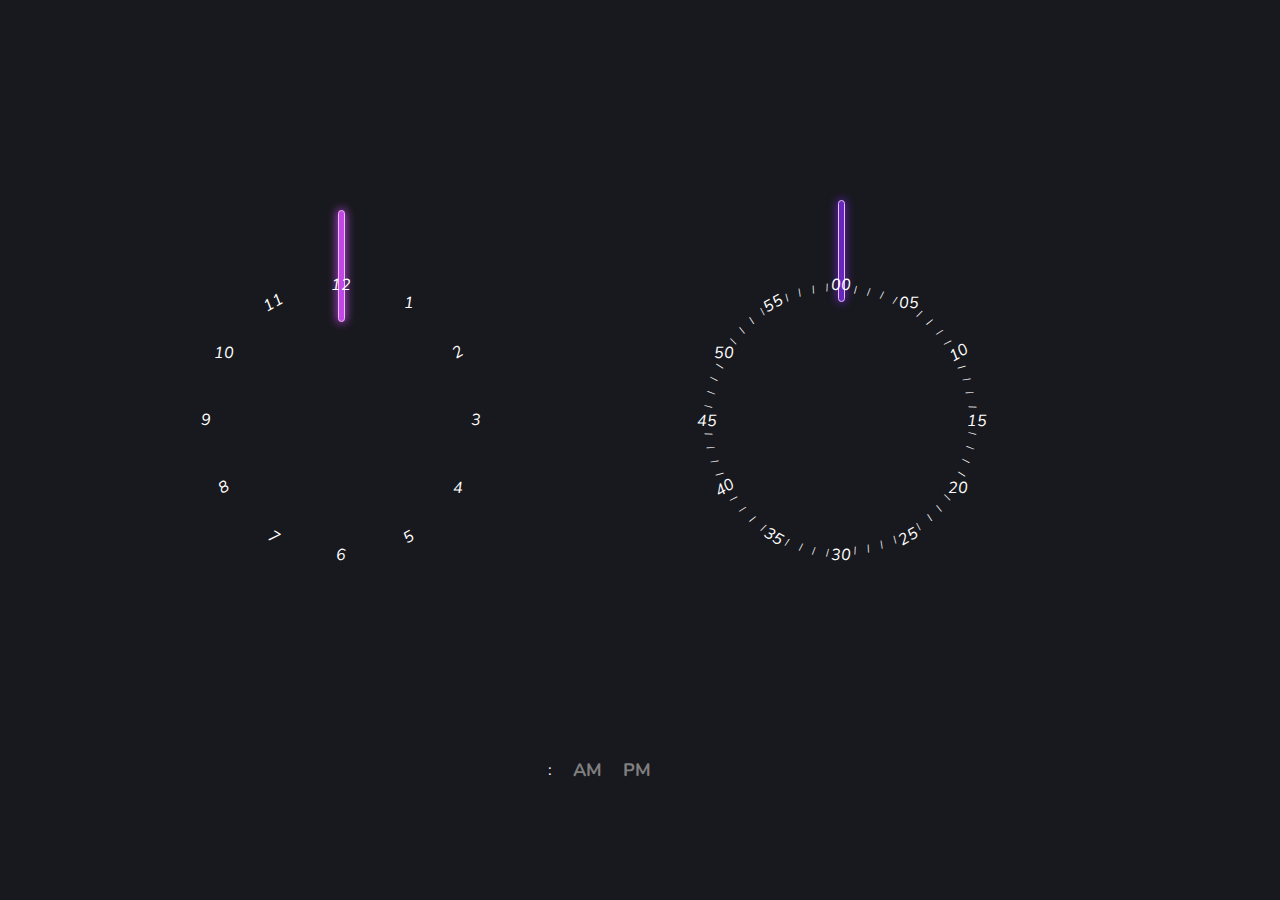
==== index.html @ 0ac23120 "index.html" ====
<!-- analog_tp.html -->
<!DOCTYPE html>
<html lang="en">
<head>
    <meta charset="UTF-8">
    <meta name="viewport" content="width=device-width, initial-scale=1.0">
    <link rel="stylesheet" href="./css/style.css">
    <link rel="preconnect" href="https://fonts.googleapis.com">
    <link rel="preconnect" href="https://fonts.gstatic.com" crossorigin>
    <link href="https://fonts.googleapis.com/css2?family=Nunito:ital,wght@1,200&display=swap" rel="stylesheet">
    <title>Time Picker</title>
</head>
<body>
    <div class="container">
        <div class="conta_hr">
            <div class="circle_bg_reference">
                <div class="opps" id="opps1">
                    <i class="hr" id="hrs12" >12</i>
                    <i class="hr" id="hrs6" >6</i>
                </div>
                <div class="opps" id="opps3">
                    <i class="hr" id="hrs1" >1</i>
                    <i class="hr" id="hrs7" >7</i>
                </div>
                <div class="opps" id="opps4">
                    <i class="hr" id="hrs2">2</i>
                    <i class="hr" id="hrs8">8</i>
                </div>
                <div class="opps" id="opps2">
                    <i class="hr" id="hrs3" >3</i>
                    <i class="hr" id="hrs9" >9</i>
                </div>
                
                <div class="opps" id="opps5">
                    <i class="hr" id="hrs4">4</i>
                    <i class="hr" id="hrs10">10</i>
                </div>
                <div class="opps" id="opps6">
                    <i class="hr" id="hrs5">5</i>
                    <i class="hr" id="hrs11">11</i>
                </div>
            </div>
        </div> 
        <div id="conta_min">
            <div class="circle_bg_reference_b">
                <div class="opps_min" id="opps1">
                    <i class="min" id="hrs12">00</i>
                    <i class="min" id="hrs6">30</i>
                </div>
                <div class="opps_min opps_min_ac " id="opps7">
                    <i class="min min_ac" id="min-1" >|</i>
                    <i class="min min_ac" id="min-31">|</i>
                </div>
                <div class="opps_min opps_min_ac" id="opps8">
                    <i class="min min_ac" id="min-2">|</i>
                    <i class="min min_ac" id="min-32">|</i>
                </div>
                <div class="opps_min opps_min_ac " id="opps9">
                    <i class="min min_ac" id="min-3">|</i>
                    <i class="min min_ac" id="min-33">|</i>
                </div>
                <div class="opps_min opps_min_ac" id="opps10">
                    <i class="min min_ac" id="min-4">|</i>
                    <i class="min min_ac" id="min-34">|</i>
                </div>
                <div class="opps_min" id="opps3">
                    <i class="min" id="hrs1">05</i>
                    <i class="min" id="hrs7">35</i>
                </div>
                <div class="opps_min opps_min_ac " id="opps11">
                    <i class="min min_ac" id="min-6">|</i>
                    <i class="min min_ac" id="min-36">|</i>
                </div>
                <div class="opps_min opps_min_ac" id="opps12">
                    <i class="min min_ac" id="min-7">|</i>
                    <i class="min min_ac" id="min-37">|</i>
                </div>
                <div class="opps_min opps_min_ac " id="opps13">
                    <i class="min min_ac" id="min-8">|</i>
                    <i class="min min_ac" id="min-38">|</i>
                </div>
                <div class="opps_min opps_min_ac" id="opps14">
                    <i class="min min_ac" id="min-9">|</i>
                    <i class="min min_ac" id="min-39">|</i>
                </div>
                <div class="opps_min" id="opps4">
                    <i class="min" id="hrs2">10</i>
                    <i class="min" id="hrs8">40</i>
                </div>
                <div class="opps_min opps_min_ac " id="opps15">
                    <i class="min min_ac" id="min-11">|</i>
                    <i class="min min_ac" id="min-41">|</i>
                </div>
                <div class="opps_min opps_min_ac" id="opps16">
                    <i class="min min_ac" id="min-12">|</i>
                    <i class="min min_ac" id="min-42">|</i>
                </div>
                <div class="opps_min opps_min_ac " id="opps17">
                    <i class="min min_ac" id="min-13">|</i>
                    <i class="min min_ac" id="min-43">|</i>
                </div>
                <div class="opps_min opps_min_ac" id="opps18">
                    <i class="min min_ac" id="min-14">|</i>
                    <i class="min min_ac" id="min-44">|</i>
                </div>
                <div class="opps_min" id="opps2">
                    <i class="min" id="hrs3">15</i>
                    <i class="min" id="hrs9">45</i>
                </div>
                <div class="opps_min opps_min_ac " id="opps19">
                    <i class="min min_ac" id="min-16">|</i>
                    <i class="min min_ac" id="min-46">|</i>
                </div>
                <div class="opps_min opps_min_ac" id="opps20">
                    <i class="min min_ac" id="min-17">|</i>
                    <i class="min min_ac" id="min-47">|</i>
                </div>
                <div class="opps_min opps_min_ac " id="opps21">
                    <i class="min min_ac" id="min-18">|</i>
                    <i class="min min_ac" id="min-48">|</i>
                </div>
                <div class="opps_min opps_min_ac" id="opps22">
                    <i class="min min_ac" id="min-19">|</i>
                    <i class="min min_ac" id="min-49">|</i>
                </div>
                <div class="opps_min" id="opps5">
                    <i class="min" id="hrs4">20</i>
                    <i class="min" id="hrs10">50</i>
                </div>
                <div class="opps_min opps_min_ac " id="opps23">
                    <i class="min min_ac" id="min-21">|</i>
                    <i class="min min_ac" id="min-51">|</i>
                </div>
                <div class="opps_min opps_min_ac" id="opps24">
                    <i class="min min_ac" id="min-22">|</i>
                    <i class="min min_ac" id="min-52">|</i>
                </div>
                <div class="opps_min opps_min_ac " id="opps25">
                    <i class="min min_ac" id="min-23">|</i>
                    <i class="min min_ac" id="min--53">|</i>
                </div>
                <div class="opps_min opps_min_ac" id="opps26">
                    <i class="min min_ac" id="min-24">|</i>
                    <i class="min min_ac" id="min-54">|</i>
                </div>
                <div class="opps_min" id="opps6">
                    <i class="min" id="hrs5">25</i>
                    <i class="min" id="hrs11">55</i>
                </div>
                <div class="opps_min opps_min_ac " id="opps27">
                    <i class="min min_ac" id="min-26">|</i>
                    <i class="min min_ac" id="min-56">|</i>
                </div>
                <div class="opps_min opps_min_ac" id="opps28">
                    <i class="min min_ac" id="min-27">|</i>
                    <i class="min min_ac" id="min-57">|</i>
                </div>
                <div class="opps_min opps_min_ac " id="opps29">
                    <i class="min min_ac" id="min-28">|</i>
                    <i class="min min_ac" id="min-58">|</i>
                </div>
                <div class="opps_min opps_min_ac" id="opps30">
                    <i class="min min_ac" id="min-29">|</i>
                    <i class="min min_ac" id="min-59">|</i>
                </div>
            </div>
        </div>
    </div>
    <div class="testout">
        <label for="hours" id="t_hrs"></label>
        <label id="seperator"> : </label>
        <label for="Minutes"id="t_min"></label>
        <div class="day-night">
            <div  id="am" onclick="outtime(this)" > AM  </div>
            <div  id="pm" onclick="outtime(this)"> PM </div>
        </div>
    </div> 
</body>
<script src="./analog.js"> </script>
</html>
---- css/style.css ----
/* analog.css */
@import url('https://fonts.googleapis.com/css2?family=Nunito:ital,wght@1,200&display=swap');
*
{
    padding:0;
    margin:0;
    border:0;
    box-sizing:border-box;
    color: #fff;
    cursor: default;
    user-select: none;
    transition:  linear;
    font-family: 'Nunito', sans-serif;
}
body{
    height:100vh;
    width:100%;
    display: flex;
    justify-content: center;
    align-items: center;
    background:#18191e;
    flex-flow: column;
}
.container
{
    height: 1000px;
    width: 1000px;
    display: flex;
    justify-content: space-around;
    align-items: center;
}
#conta_hr
{
    height: 500px;
        width: 500px;
        display: flex;
        justify-content: center;
        align-items: center;
}

#conta_min
{
    height: 500px;
    width: 500px;
    display: flex;
    justify-content: center;
    align-items: center;
}
.circle_bg_reference
{
    height: 305px;
    width:305px;
    display: flex;
    justify-content: center;
    align-items: center;
    border-radius:50%;
    z-index: 100;
    
}
.circle_bg_reference::before
{
    content: "";
    position: absolute;
    height:110px;
    width:5px;
    background: #C147E9;
    border-radius:50px ;
    top:210px;
    box-shadow: 0 0 10px 0.5px  #C147E9;
    border:1px solid #efbef1;
    z-index:-1;
    transform-origin: bottom center;
    transform: rotate(var(--hd,0deg));
}
.circle_bg_reference_b /*Minutes  */
{
    height: 205px;
    width: 205px;
    display: flex;
    justify-content: center;
    align-items: center;
    border-radius: 50%;
    z-index: 200;

}
.circle_bg_reference_b::before {
    content: "";
    position: absolute;
    height: 100px;
    width: 5px;
    background: #6527BE;
    border-radius: 50px;
    z-index:-200;
    top: 200px;
    box-shadow: 0 0 10px 0.5px #6527BE;
    border: 1px solid #efbef1;
    transform-origin: bottom center;
    transform: rotate(var(--md, 0deg));
}
.opps
{
    height:300px;
    width:50px;
    display: flex;
    justify-content: space-between;
    align-items: center;
    flex-flow: column;
    position: absolute;
    /* border-left:2px solid red */
}
.opps_min
{
    height: 300px;
    width: 15px;
    display: flex;
    justify-content: space-between;
    align-items: center;
    flex-flow: column;
    position: absolute;
    /* left:640px */
}
i:hover,i:active,i:focus
{
    background:#C147E9;
    box-shadow: 0 0 10px 0.5px #C147E9;
    border-top:2px solid ;
    border-radius:50%;
}
.hr
{
    height:30px;
    width:30px;
    display: flex;
    transform: rotate(-180deg);
    align-items: center;
    justify-content: center;
}
.min
{
    height: 30px;
    width: 30px;
    display: flex;
    transform: rotate(-180deg);
    align-items: center;
    justify-content: center;
}
.min:hover,.min:active,.min:focus
{
    background: #6527BE;
    box-shadow: 0 0 10px 0.5px #6527BE;
    border-top: 2px solid;
    border-radius: 50%;
}   
#opps1 /*12 - 6*/
{
    display: flex;
    justify-content: space-between;
    align-items: center;
    flex-flow: column;
}
#hrs12,#hrs6
{
    transform: rotate(360deg);
}

#opps2{ /* 3 - 9 */
    display: flex;
    justify-content: space-between;
    align-items: center;
    transform: rotate(90deg);
}
#hrs3,#hrs9
{
    transform: rotate(-90deg);
}

#opps3 /* 1 - 7*/
{
    transform: rotate(30deg);
}
#hrs1
{
    transform: rotate(-30deg);
}
#hrs7 {
    transform: rotate(0deg);
}

#opps4 /* 2 - 8*/
{
    transform: rotate(60deg);
}
#hrs2
{
    transform: rotate(-90deg);
}
#hrs8 {
    transform: rotate(-90deg);
}

#opps5 /* 4 - 10*/
{
    transform: rotate(120deg);
}
/* #hrs4 */
#hrs10
{
    transform: rotate(240deg);
}
#hrs4
{
    transform: rotate(240deg);
}
#opps6
{
    
    transform: rotate(150deg);
}
.min_ac
{
    height:15px;
    width:15px;
    display: flex;
    transform: rotate(0deg);
    align-items: center;
    justify-content: center;
}
.min_ac:hover,
.min_ac:active,
.min_ac:focus
{
    background: #6527BE;
    box-shadow: 0 0 10px 0.5px #6527BE;
    border-top: 2px solid;
    border-radius: 50%;
}
.opps_min_ac
{
    height: 280px;
    width:15px;
    font-size: 9px;
}
#opps7
{
    transform: rotate(6deg);
}
#opps8
{
    transform: rotate(12deg);
}
#opps9
{
    transform: rotate(18deg);
}
#opps10
{
    transform: rotate(24deg);
}
/* after and between  5-10 and 35-40 */
#opps11
{
    transform: rotate(36deg);
}
#opps12
{
    transform: rotate(42deg);
}
#opps13
{
    transform: rotate(48deg);
}
#opps14
{
    transform: rotate(54deg);
}
/* after and between 10 - 15 and 40 -45*/
#opps15
{
    transform: rotate(66deg);
}
#opps16
{
    transform: rotate(72deg);
}
#opps17
{
    transform: rotate(78deg);
}
#opps18
{
    transform: rotate(84deg);
}
/* After and between 16 - 20 and 46 - 50 */
#opps19
{
    transform: rotate(96deg);
}
#opps20
{
    transform: rotate(102deg);
}
#opps21
{
    transform: rotate(108deg);
}
#opps22
{
    transform: rotate(114deg);
}
#opps23
{
    transform: rotate(126deg);
}
#opps24
{
    transform: rotate(132deg);
}
#opps25
{
    transform: rotate(138deg);
}
#opps26
{
    transform: rotate(144deg);
}
#opps27
{
    transform: rotate(156deg);
}
#opps28
{
    transform: rotate(162deg);
}
#opps29
{
    transform: rotate(168deg);
}
#opps30
{
    transform: rotate(174deg);
}

.testout{
    height: 60px;
    width:200px;
    display: flex;
    justify-content: center;
    align-items: center;
    flex-flow: row;
    position: relative;
    bottom: 100px;
    right:40px

}
#t_hrs{
    padding:5px;
    font-weight:bolder;
    font-size:large;
}
#t_min
{
    padding: 5px;
    font-family: 'Nunito', sans-serif;
    font-size: large;
    font-weight: bolder;
}
.day-night
{
    height:60px;
    width:100px;
    display: flex;
    justify-content: center;
    align-items: center;
    flex-flow: row;
}

#am,#pm
{
    height:30px;
    width:50px;
    color:grey;
    display: flex;
    justify-content: center;
    align-items: center;
    font-family: 'Nunito', sans-serif;
    font-size: large;
    font-weight: bolder;
}
#am:active,#am:focus,#am:hover
{
    color: #C147E9
}
#pm:active,#pm:focus,#pm:hover
{
    color: #6527BE
}
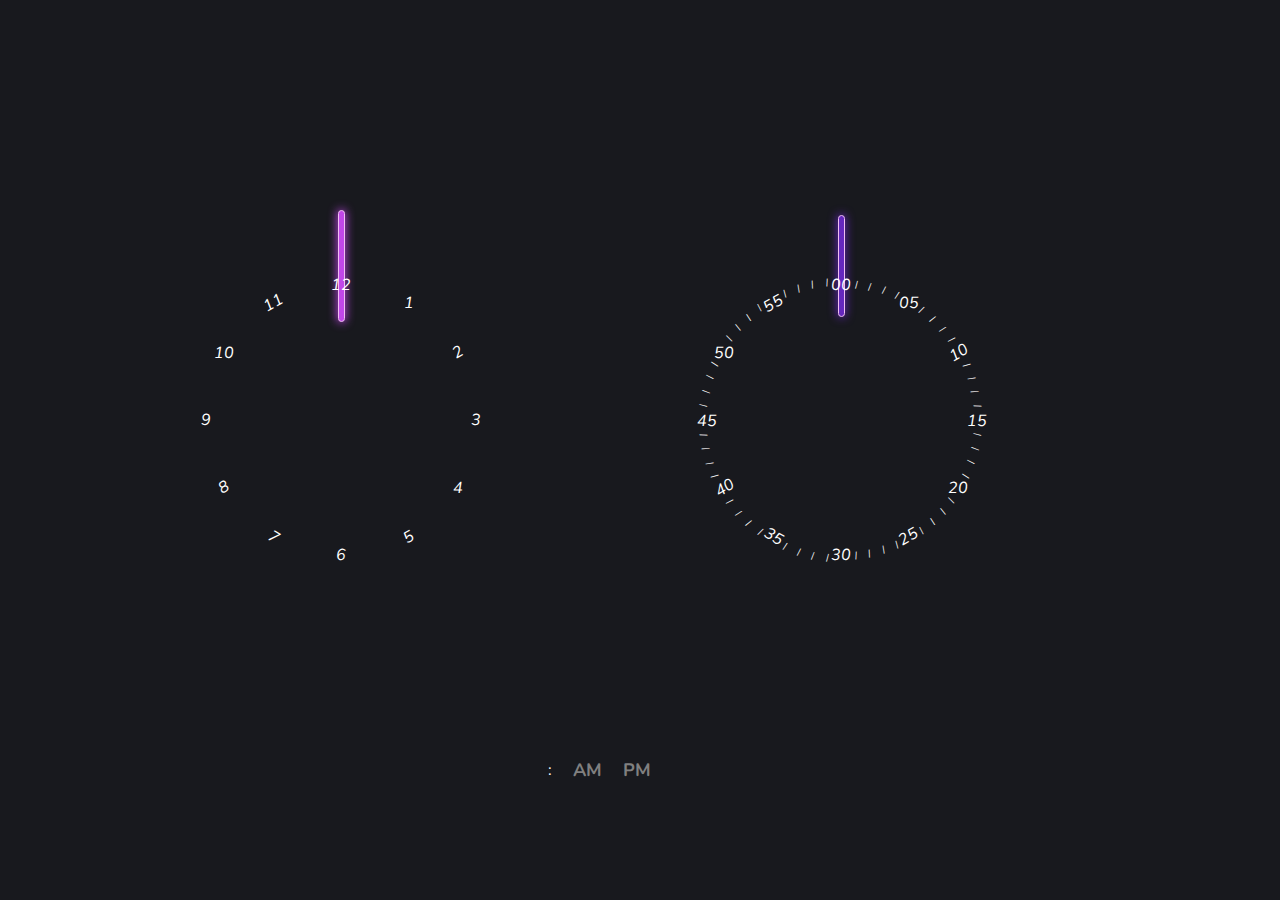
==== commit 2f2d15fe: "Update index.html" ====
--- a/index.html
+++ b/index.html
@@ -48,120 +48,120 @@
                     <i class="min" id="hrs6">30</i>
                 </div>
                 <div class="opps_min opps_min_ac " id="opps7">
-                    <i class="min min_ac" id="min-1" >|</i>
-                    <i class="min min_ac" id="min-31">|</i>
+                    <i class="min_ac" id="min-1" >|</i>
+                    <i class="min_ac" id="min-31">|</i>
                 </div>
                 <div class="opps_min opps_min_ac" id="opps8">
-                    <i class="min min_ac" id="min-2">|</i>
-                    <i class="min min_ac" id="min-32">|</i>
+                    <i class="min_ac" id="min-2">|</i>
+                    <i class="min_ac" id="min-32">|</i>
                 </div>
                 <div class="opps_min opps_min_ac " id="opps9">
-                    <i class="min min_ac" id="min-3">|</i>
-                    <i class="min min_ac" id="min-33">|</i>
+                    <i class="min_ac" id="min-3">|</i>
+                    <i class="min_ac" id="min-33">|</i>
                 </div>
                 <div class="opps_min opps_min_ac" id="opps10">
-                    <i class="min min_ac" id="min-4">|</i>
-                    <i class="min min_ac" id="min-34">|</i>
+                    <i class="min_ac" id="min-4">|</i>
+                    <i class="min_ac" id="min-34">|</i>
                 </div>
                 <div class="opps_min" id="opps3">
                     <i class="min" id="hrs1">05</i>
                     <i class="min" id="hrs7">35</i>
                 </div>
                 <div class="opps_min opps_min_ac " id="opps11">
-                    <i class="min min_ac" id="min-6">|</i>
-                    <i class="min min_ac" id="min-36">|</i>
+                    <i class="min_ac" id="min-6">|</i>
+                    <i class="min_ac" id="min-36">|</i>
                 </div>
                 <div class="opps_min opps_min_ac" id="opps12">
-                    <i class="min min_ac" id="min-7">|</i>
-                    <i class="min min_ac" id="min-37">|</i>
+                    <i class="min_ac" id="min-7">|</i>
+                    <i class="min_ac" id="min-37">|</i>
                 </div>
                 <div class="opps_min opps_min_ac " id="opps13">
-                    <i class="min min_ac" id="min-8">|</i>
-                    <i class="min min_ac" id="min-38">|</i>
+                    <i class="min_ac" id="min-8">|</i>
+                    <i class="min_ac" id="min-38">|</i>
                 </div>
                 <div class="opps_min opps_min_ac" id="opps14">
-                    <i class="min min_ac" id="min-9">|</i>
-                    <i class="min min_ac" id="min-39">|</i>
+                    <i class="min_ac" id="min-9">|</i>
+                    <i class="min_ac" id="min-39">|</i>
                 </div>
                 <div class="opps_min" id="opps4">
                     <i class="min" id="hrs2">10</i>
                     <i class="min" id="hrs8">40</i>
                 </div>
                 <div class="opps_min opps_min_ac " id="opps15">
-                    <i class="min min_ac" id="min-11">|</i>
-                    <i class="min min_ac" id="min-41">|</i>
+                    <i class="min_ac" id="min-11">|</i>
+                    <i class="min_ac" id="min-41">|</i>
                 </div>
                 <div class="opps_min opps_min_ac" id="opps16">
-                    <i class="min min_ac" id="min-12">|</i>
-                    <i class="min min_ac" id="min-42">|</i>
+                    <i class="min_ac" id="min-12">|</i>
+                    <i class="min_ac" id="min-42">|</i>
                 </div>
                 <div class="opps_min opps_min_ac " id="opps17">
-                    <i class="min min_ac" id="min-13">|</i>
-                    <i class="min min_ac" id="min-43">|</i>
+                    <i class="min_ac" id="min-13">|</i>
+                    <i class="min_ac" id="min-43">|</i>
                 </div>
                 <div class="opps_min opps_min_ac" id="opps18">
-                    <i class="min min_ac" id="min-14">|</i>
-                    <i class="min min_ac" id="min-44">|</i>
+                    <i class="min_ac" id="min-14">|</i>
+                    <i class="min_ac" id="min-44">|</i>
                 </div>
                 <div class="opps_min" id="opps2">
                     <i class="min" id="hrs3">15</i>
                     <i class="min" id="hrs9">45</i>
                 </div>
                 <div class="opps_min opps_min_ac " id="opps19">
-                    <i class="min min_ac" id="min-16">|</i>
-                    <i class="min min_ac" id="min-46">|</i>
+                    <i class="min_ac" id="min-16">|</i>
+                    <i class="min_ac" id="min-46">|</i>
                 </div>
                 <div class="opps_min opps_min_ac" id="opps20">
-                    <i class="min min_ac" id="min-17">|</i>
-                    <i class="min min_ac" id="min-47">|</i>
+                    <i class="min_ac" id="min-17">|</i>
+                    <i class="min_ac" id="min-47">|</i>
                 </div>
                 <div class="opps_min opps_min_ac " id="opps21">
                     <i class="min min_ac" id="min-18">|</i>
                     <i class="min min_ac" id="min-48">|</i>
                 </div>
                 <div class="opps_min opps_min_ac" id="opps22">
-                    <i class="min min_ac" id="min-19">|</i>
-                    <i class="min min_ac" id="min-49">|</i>
+                    <i class="min_ac" id="min-19">|</i>
+                    <i class="min_ac" id="min-49">|</i>
                 </div>
                 <div class="opps_min" id="opps5">
                     <i class="min" id="hrs4">20</i>
                     <i class="min" id="hrs10">50</i>
                 </div>
                 <div class="opps_min opps_min_ac " id="opps23">
-                    <i class="min min_ac" id="min-21">|</i>
-                    <i class="min min_ac" id="min-51">|</i>
+                    <i class="min_ac" id="min-21">|</i>
+                    <i class="min_ac" id="min-51">|</i>
                 </div>
                 <div class="opps_min opps_min_ac" id="opps24">
-                    <i class="min min_ac" id="min-22">|</i>
-                    <i class="min min_ac" id="min-52">|</i>
+                    <i class="min_ac" id="min-22">|</i>
+                    <i class="min_ac" id="min-52">|</i>
                 </div>
                 <div class="opps_min opps_min_ac " id="opps25">
-                    <i class="min min_ac" id="min-23">|</i>
-                    <i class="min min_ac" id="min--53">|</i>
+                    <i class="min_ac" id="min-23">|</i>
+                    <i class="min_ac" id="min-53">|</i>
                 </div>
                 <div class="opps_min opps_min_ac" id="opps26">
-                    <i class="min min_ac" id="min-24">|</i>
-                    <i class="min min_ac" id="min-54">|</i>
+                    <i class="min_ac" id="min-24">|</i>
+                    <i class="min_ac" id="min-54">|</i>
                 </div>
                 <div class="opps_min" id="opps6">
                     <i class="min" id="hrs5">25</i>
                     <i class="min" id="hrs11">55</i>
                 </div>
                 <div class="opps_min opps_min_ac " id="opps27">
-                    <i class="min min_ac" id="min-26">|</i>
-                    <i class="min min_ac" id="min-56">|</i>
+                    <i class="min_ac" id="min-26">|</i>
+                    <i class="min_ac" id="min-56">|</i>
                 </div>
                 <div class="opps_min opps_min_ac" id="opps28">
-                    <i class="min min_ac" id="min-27">|</i>
-                    <i class="min min_ac" id="min-57">|</i>
+                    <i class="min_ac" id="min-27">|</i>
+                    <i class="min_ac" id="min-57">|</i>
                 </div>
                 <div class="opps_min opps_min_ac " id="opps29">
-                    <i class="min min_ac" id="min-28">|</i>
-                    <i class="min min_ac" id="min-58">|</i>
+                    <i class="min_ac" id="min-28">|</i>
+                    <i class="min_ac" id="min-58">|</i>
                 </div>
                 <div class="opps_min opps_min_ac" id="opps30">
-                    <i class="min min_ac" id="min-29">|</i>
-                    <i class="min min_ac" id="min-59">|</i>
+                    <i class="min_ac" id="min-29">|</i>
+                    <i class="min_ac" id="min-59">|</i>
                 </div>
             </div>
         </div>
--- a/css/style.css
+++ b/css/style.css
@@ -91,7 +91,7 @@
     background: #6527BE;
     border-radius: 50px;
     z-index:-200;
-    top: 200px;
+    top: 215px;
     box-shadow: 0 0 10px 0.5px #6527BE;
     border: 1px solid #efbef1;
     transform-origin: bottom center;
@@ -125,6 +125,7 @@
     box-shadow: 0 0 10px 0.5px #C147E9;
     border-top:2px solid ;
     border-radius:50%;
+    /* -webkit-backdrop-filter: blur(20px); */
 }
 .hr
 {
@@ -150,6 +151,7 @@
     box-shadow: 0 0 10px 0.5px #6527BE;
     border-top: 2px solid;
     border-radius: 50%;
+    /* -webkit-backdrop-filter: blur(20px); */
 }   
 #opps1 /*12 - 6*/
 {
@@ -224,6 +226,7 @@
     transform: rotate(0deg);
     align-items: center;
     justify-content: center;
+    /* border:0.2px solid red  */
 }
 .min_ac:hover,
 .min_ac:active,
@@ -233,10 +236,11 @@
     box-shadow: 0 0 10px 0.5px #6527BE;
     border-top: 2px solid;
     border-radius: 50%;
+    /* -webkit-backdrop-filter: blur(20px); */
 }
 .opps_min_ac
 {
-    height: 280px;
+    height: 290px;
     width:15px;
     font-size: 9px;
 }
